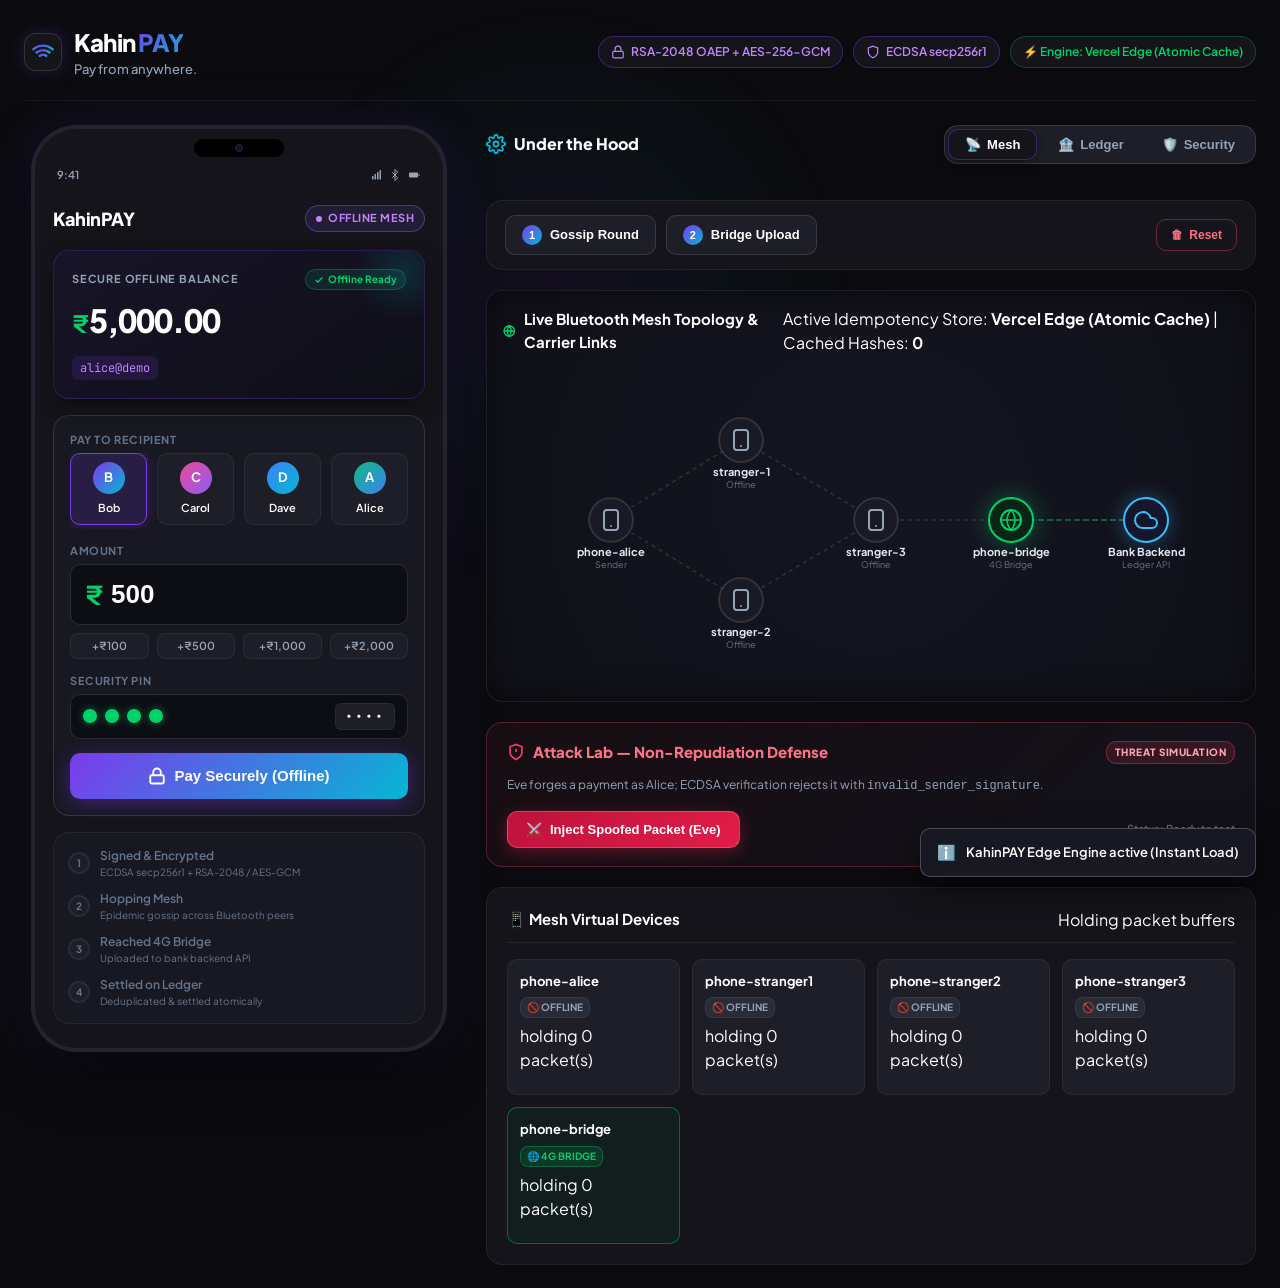
==== index.html @ 975420aa "feat: Dual-mode Vercel Edge simulation and 1-click deployment assets" ====
<!DOCTYPE html>
<html xmlns:th="http://www.thymeleaf.org" lang="en">
<head>
    <meta charset="UTF-8">
    <meta name="viewport" content="width=device-width, initial-scale=1.0">
    <title>KahinPAY — Pay from anywhere.</title>

    <!-- Google Fonts: Plus Jakarta Sans & JetBrains Mono -->
    <link rel="preconnect" href="https://fonts.googleapis.com">
    <link rel="preconnect" href="https://fonts.gstatic.com" crossorigin>
    <link href="https://fonts.googleapis.com/css2?family=Plus+Jakarta+Sans:wght@400;500;600;700;800;900&family=JetBrains+Mono:wght@400;500;600;700&display=swap" rel="stylesheet">

    <!-- Design System CSS -->
    <link rel="stylesheet" href="styles.css">
</head>
<body>
<div class="app-wrapper">

    <!-- Top Branding & Architecture Bar -->
    <header class="top-brand-bar">
        <div class="brand-container">
            <div class="brand-logo-icon" aria-hidden="true">
                <!-- Inline SVG mesh signal icon -->
                <svg width="22" height="22" viewBox="0 0 24 24" fill="none" stroke="url(#brandGrad)" stroke-width="2.5" stroke-linecap="round" stroke-linejoin="round">
                    <defs>
                        <linearGradient id="brandGrad" x1="0%" y1="0%" x2="100%" y2="100%">
                            <stop offset="0%" stop-color="#7C3AED"/>
                            <stop offset="100%" stop-color="#06B6D4"/>
                        </linearGradient>
                    </defs>
                    <path d="M5 12.55a11 11 0 0 1 14.08 0"></path>
                    <path d="M1.42 9a16 16 0 0 1 21.16 0"></path>
                    <path d="M8.53 16.11a6 6 0 0 1 6.95 0"></path>
                    <line x1="12" y1="20" x2="12.01" y2="20"></line>
                </svg>
            </div>
            <div>
                <div class="brand-title">
                    <span class="word-kahin">Kahin</span><span class="word-pay">PAY</span>
                </div>
                <div class="brand-tagline">Pay from anywhere.</div>
            </div>
        </div>

        <!-- Spec & Architecture Badges -->
        <div class="spec-badges-bar">
            <div class="spec-chip spec-chip-gradient">
                <svg width="14" height="14" viewBox="0 0 24 24" fill="none" stroke="currentColor" stroke-width="2">
                    <rect x="3" y="11" width="18" height="11" rx="2" ry="2"></rect>
                    <path d="M7 11V7a5 5 0 0 1 10 0v4"></path>
                </svg>
                <span>RSA-2048 OAEP + AES-256-GCM</span>
            </div>
            <div class="spec-chip spec-chip-gradient">
                <svg width="14" height="14" viewBox="0 0 24 24" fill="none" stroke="currentColor" stroke-width="2">
                    <path d="M12 22s8-4 8-10V5l-8-3-8 3v7c0 6 8 10 8 10z"></path>
                </svg>
                <span>ECDSA secp256r1</span>
            </div>
            <div class="spec-chip spec-chip-emerald" id="idempotencyBadge">
                ⚡ Idempotency: In-Memory (ConcurrentHashMap)
            </div>
        </div>
    </header>

    <!-- Main Cockpit (Phone App on Left + Developer Console on Right) -->
    <main class="main-cockpit">

        <!-- ================================================================
             Phone Viewport & Native Fintech Mockup (CRED / Navi Inspired)
             ================================================================ -->
        <section class="phone-viewport" aria-label="KahinPAY Mobile Application">
            <div class="phone-frame">

                <!-- Physical Bezel Notch / Dynamic Island -->
                <div class="phone-notch" aria-hidden="true">
                    <div class="phone-camera-lens"></div>
                </div>

                <div class="phone-screen">

                    <!-- Mobile Status Bar -->
                    <div class="mobile-status-bar" aria-hidden="true">
                        <span>9:41</span>
                        <div class="mobile-status-right">
                            <svg width="12" height="12" viewBox="0 0 24 24" fill="currentColor">
                                <rect x="2" y="14" width="3" height="7" rx="1"></rect>
                                <rect x="7" y="10" width="3" height="11" rx="1"></rect>
                                <rect x="12" y="6" width="3" height="15" rx="1"></rect>
                                <rect x="17" y="2" width="3" height="19" rx="1"></rect>
                            </svg>
                            <svg width="12" height="12" viewBox="0 0 24 24" fill="none" stroke="currentColor" stroke-width="2">
                                <polyline points="6.5 6.5 17.5 17.5 12 23 12 1 17.5 6.5 6.5 17.5"></polyline>
                            </svg>
                            <svg width="14" height="12" viewBox="0 0 24 24" fill="currentColor">
                                <rect x="2" y="7" width="18" height="10" rx="2"></rect>
                                <rect x="21" y="10" width="2" height="4" rx="1"></rect>
                            </svg>
                        </div>
                    </div>

                    <!-- App Top Nav -->
                    <div class="app-top-nav">
                        <div class="app-brand">
                            <span class="word-kahin">Kahin</span><span class="word-pay">PAY</span>
                        </div>
                        <div class="connectivity-pill" id="phoneConnPill">
                            <span class="pulsing-dot"></span>
                            <span>Offline Mesh</span>
                        </div>
                    </div>

                    <!-- 1. Hero Balance Card (Navi UPI / CRED Style) -->
                    <div class="balance-card-hero">
                        <div class="balance-label-row">
                            <span class="balance-label">SECURE OFFLINE BALANCE</span>
                            <span class="offline-ready-badge">
                                <svg width="10" height="10" viewBox="0 0 24 24" fill="none" stroke="currentColor" stroke-width="3">
                                    <polyline points="20 6 9 17 4 12"></polyline>
                                </svg>
                                Offline Ready
                            </span>
                        </div>
                        <div class="balance-amount-display">
                            <span class="currency-symbol">₹</span>
                            <span id="heroBalanceDisplay">5,000.00</span>
                        </div>
                        <div>
                            <span class="account-vpa-pill" id="heroSenderVpa">alice@demo</span>
                        </div>
                    </div>

                    <!-- 2. Pay Card (Replaces Step 1 with Premium Fintech UI) -->
                    <div class="pay-card-container">
                        <div>
                            <div class="card-section-label">PAY TO RECIPIENT</div>
                            <!-- Avatar Selector Chips -->
                            <div class="avatar-chips-row" role="radiogroup" aria-label="Select Receiver">
                                <div class="avatar-chip active" onclick="selectReceiver('bob@demo', this)">
                                    <div class="avatar-bubble">B</div>
                                    <span class="avatar-name">Bob</span>
                                </div>
                                <div class="avatar-chip" onclick="selectReceiver('carol@demo', this)">
                                    <div class="avatar-bubble" style="background: linear-gradient(135deg, #EC4899 0%, #8B5CF6 100%);">C</div>
                                    <span class="avatar-name">Carol</span>
                                </div>
                                <div class="avatar-chip" onclick="selectReceiver('dave@demo', this)">
                                    <div class="avatar-bubble" style="background: linear-gradient(135deg, #3B82F6 0%, #06B6D4 100%);">D</div>
                                    <span class="avatar-name">Dave</span>
                                </div>
                                <div class="avatar-chip" onclick="selectReceiver('alice@demo', this)">
                                    <div class="avatar-bubble" style="background: linear-gradient(135deg, #10B981 0%, #3B82F6 100%);">A</div>
                                    <span class="avatar-name">Alice</span>
                                </div>
                            </div>
                        </div>

                        <!-- Preserved underlying selects for complete backward compatibility -->
                        <select id="senderVpa" class="hidden-sync-select">
                            <option value="alice@demo" selected>alice@demo</option>
                            <option value="bob@demo">bob@demo</option>
                            <option value="carol@demo">carol@demo</option>
                        </select>
                        <select id="receiverVpa" class="hidden-sync-select">
                            <option value="bob@demo" selected>bob@demo</option>
                            <option value="carol@demo">carol@demo</option>
                            <option value="dave@demo">dave@demo</option>
                            <option value="alice@demo">alice@demo</option>
                        </select>

                        <!-- Amount Input -->
                        <div>
                            <div class="card-section-label">AMOUNT</div>
                            <div class="amount-input-box">
                                <span class="amount-symbol">₹</span>
                                <input type="number" id="amount" value="500" class="large-amount-input" aria-label="Amount in Rupees">
                            </div>
                            <!-- Quick amount pills -->
                            <div class="quick-amounts" style="margin-top: 8px;">
                                <div class="quick-chip" onclick="setQuickAmount(100)">+₹100</div>
                                <div class="quick-chip" onclick="setQuickAmount(500)">+₹500</div>
                                <div class="quick-chip" onclick="setQuickAmount(1000)">+₹1,000</div>
                                <div class="quick-chip" onclick="setQuickAmount(2000)">+₹2,000</div>
                            </div>
                        </div>

                        <!-- UPI PIN Input (Dot Style) -->
                        <div>
                            <div class="card-section-label">SECURITY PIN</div>
                            <div class="pin-section">
                                <div class="pin-dots-container" aria-hidden="true">
                                    <div class="pin-dot filled" id="pinDot1"></div>
                                    <div class="pin-dot filled" id="pinDot2"></div>
                                    <div class="pin-dot filled" id="pinDot3"></div>
                                    <div class="pin-dot filled" id="pinDot4"></div>
                                </div>
                                <input type="password" id="pin" value="1234" maxlength="4" class="underlying-pin-input" aria-label="4 digit UPI PIN">
                            </div>
                        </div>

                        <!-- Full-width Gradient Pay Button -->
                        <button id="payButton" class="btn-pay-gradient" onclick="sendPacket()">
                            <svg width="18" height="18" viewBox="0 0 24 24" fill="none" stroke="currentColor" stroke-width="2.5">
                                <rect x="3" y="11" width="18" height="11" rx="2" ry="2"></rect>
                                <path d="M7 11V7a5 5 0 0 1 10 0v4"></path>
                            </svg>
                            <span>Pay Securely (Offline)</span>
                        </button>
                    </div>

                    <!-- 3. Payment Status Timeline (Step 1-4 Lighting Up) -->
                    <div class="timeline-card" aria-label="Payment Hop Progression">
                        <div class="timeline-steps">
                            <div class="timeline-step" id="timelineStep1">
                                <div class="step-marker">1</div>
                                <div class="step-details">
                                    <span class="step-title">Signed & Encrypted</span>
                                    <span class="step-subtext">ECDSA secp256r1 + RSA-2048 / AES-GCM</span>
                                </div>
                            </div>
                            <div class="timeline-step" id="timelineStep2">
                                <div class="step-marker">2</div>
                                <div class="step-details">
                                    <span class="step-title">Hopping Mesh</span>
                                    <span class="step-subtext">Epidemic gossip across Bluetooth peers</span>
                                </div>
                            </div>
                            <div class="timeline-step" id="timelineStep3">
                                <div class="step-marker">3</div>
                                <div class="step-details">
                                    <span class="step-title">Reached 4G Bridge</span>
                                    <span class="step-subtext">Uploaded to bank backend API</span>
                                </div>
                            </div>
                            <div class="timeline-step" id="timelineStep4">
                                <div class="step-marker">4</div>
                                <div class="step-details">
                                    <span class="step-title">Settled on Ledger</span>
                                    <span class="step-subtext">Deduplicated & settled atomically</span>
                                </div>
                            </div>
                        </div>
                    </div>

                    <!-- 4. Result Bottom Sheet (Navi UPI Style Modal) -->
                    <div class="bottom-sheet-overlay" id="bottomSheetOverlay">
                        <div class="bottom-sheet-content">
                            <div class="result-icon-circle" id="sheetIconCircle">
                                <svg width="28" height="28" viewBox="0 0 24 24" fill="none" stroke="#00D26A" stroke-width="3" stroke-linecap="round" stroke-linejoin="round">
                                    <polyline points="20 6 9 17 4 12"></polyline>
                                </svg>
                            </div>
                            <div class="result-status-title" id="sheetTitle">Payment Settled Offline</div>
                            <div class="result-amount" id="sheetAmount">₹500.00</div>
                            <div class="result-badge" id="sheetBadge">Verified via Mesh Bridge</div>
                            <div class="result-meta-row" id="sheetMeta"></div>
                            <button class="btn-dismiss-sheet" onclick="closeResultSheet()">Done</button>
                        </div>
                    </div>

                </div>
            </div>
        </section>

        <!-- ================================================================
             Developer Console & Mesh Controls (Pass 2)
             Segmented Tabs: [Mesh] [Ledger] [Security]
             ================================================================ -->
        <section class="dev-cockpit" aria-label="Developer Orchestration Console">

            <!-- Console Header with Segmented Tabs -->
            <div class="console-header-row">
                <div class="console-title-group">
                    <svg width="20" height="20" viewBox="0 0 24 24" fill="none" stroke="#06B6D4" stroke-width="2.2">
                        <circle cx="12" cy="12" r="3"></circle>
                        <path d="M19.4 15a1.65 1.65 0 0 0 .33 1.82l.06.06a2 2 0 0 1 0 2.83 2 2 0 0 1-2.83 0l-.06-.06a1.65 1.65 0 0 0-1.82-.33 1.65 1.65 0 0 0-1 1.51V21a2 2 0 0 1-2 2 2 2 0 0 1-2-2v-.09A1.65 1.65 0 0 0 9 19.4a1.65 1.65 0 0 0-1.82.33l-.06.06a2 2 0 0 1-2.83 0 2 2 0 0 1 0-2.83l.06-.06a1.65 1.65 0 0 0 .33-1.82 1.65 1.65 0 0 0-1.51-1H3a2 2 0 0 1-2-2 2 2 0 0 1 2-2h.09A1.65 1.65 0 0 0 4.6 9a1.65 1.65 0 0 0-.33-1.82l-.06-.06a2 2 0 0 1 0-2.83 2 2 0 0 1 2.83 0l.06.06a1.65 1.65 0 0 0 1.82.33H9a1.65 1.65 0 0 0 1-1.51V3a2 2 0 0 1 2-2 2 2 0 0 1 2 2v.09a1.65 1.65 0 0 0 1 1.51 1.65 1.65 0 0 0 1.82-.33l.06-.06a2 2 0 0 1 2.83 0 2 2 0 0 1 0 2.83l-.06.06a1.65 1.65 0 0 0-.33 1.82V9a1.65 1.65 0 0 0 1.51 1H21a2 2 0 0 1 2 2 2 2 0 0 1-2 2h-.09a1.65 1.65 0 0 0-1.51 1z"></path>
                    </svg>
                    <span style="font-size: 16px; font-weight: 800; color: #FFFFFF;">Under the Hood</span>
                </div>

                <!-- Tab Buttons -->
                <div class="console-tabs" role="tablist" aria-label="Console Views">
                    <button class="tab-btn active" role="tab" aria-selected="true" data-tab="mesh" onclick="switchConsoleTab('mesh')">
                        <span>📡</span>
                        <span>Mesh</span>
                    </button>
                    <button class="tab-btn" role="tab" aria-selected="false" data-tab="ledger" onclick="switchConsoleTab('ledger')">
                        <span>🏦</span>
                        <span>Ledger</span>
                    </button>
                    <button class="tab-btn" role="tab" aria-selected="false" data-tab="security" onclick="switchConsoleTab('security')">
                        <span>🛡️</span>
                        <span>Security</span>
                    </button>
                </div>
            </div>

            <!-- ============================================================
                 TAB 1: MESH TAB
                 ============================================================ -->
            <div class="tab-panel active" id="tab-mesh" role="tabpanel">

                <!-- 1. Numbered Action Bar -->
                <div class="mesh-actions-bar">
                    <div class="mesh-actions-left">
                        <button class="btn-action-step" onclick="gossip()">
                            <span class="step-badge">1</span>
                            <span>Gossip Round</span>
                        </button>
                        <button class="btn-action-step" onclick="flushBridges()">
                            <span class="step-badge">2</span>
                            <span>Bridge Upload</span>
                        </button>
                    </div>
                    <div>
                        <button class="btn-action-reset" onclick="resetMesh()" title="Clear all packets and idempotency cache">
                            <span>🗑</span>
                            <span>Reset</span>
                        </button>
                    </div>
                </div>

                <!-- 2. Interactive SVG Mesh Topology Graph -->
                <div class="mesh-graph-card">
                    <div class="dev-card-header" style="border-bottom:none; margin-bottom: 0;">
                        <span class="dev-card-title">
                            <svg width="16" height="16" viewBox="0 0 24 24" fill="none" stroke="#00D26A" stroke-width="2.5">
                                <circle cx="12" cy="12" r="10"></circle>
                                <path d="M2 12h20M12 2a15.3 15.3 0 0 1 4 10 15.3 15.3 0 0 1-4 10 15.3 15.3 0 0 1-4-10 15.3 15.3 0 0 1 4-10z"></path>
                            </svg>
                            Live Bluetooth Mesh Topology & Carrier Links
                        </span>
                        <span class="small" id="cacheInfo">Loading engine...</span>
                    </div>

                    <div class="mesh-svg-container">
                        <svg id="meshSvg" viewBox="0 0 680 320" xmlns="http://www.w3.org/2000/svg">
                            <!-- Dynamically generated by app.js renderMeshGraph() -->
                        </svg>
                    </div>
                </div>

                <!-- 3. Attack Lab -->
                <div class="attack-lab-card">
                    <div class="attack-lab-header">
                        <div class="attack-lab-title">
                            <svg width="18" height="18" viewBox="0 0 24 24" fill="none" stroke="#F43F5E" stroke-width="2.2">
                                <path d="M12 22s8-4 8-10V5l-8-3-8 3v7c0 6 8 10 8 10z"></path>
                                <line x1="12" y1="8" x2="12" y2="12"></line>
                                <line x1="12" y1="16" x2="12.01" y2="16"></line>
                            </svg>
                            <span>Attack Lab — Non-Repudiation Defense</span>
                        </div>
                        <span class="attack-lab-badge">Threat Simulation</span>
                    </div>
                    <p class="attack-lab-desc">
                        Eve forges a payment as Alice; ECDSA verification rejects it with <code>invalid_sender_signature</code>.
                    </p>
                    <div class="attack-lab-controls">
                        <button class="btn-attack-spoof" onclick="sendSpoofedPacket()">
                            <span>⚔️</span>
                            <span>Inject Spoofed Packet (Eve)</span>
                        </button>
                        <div id="attackStatusIndicator" class="attack-status-indicator">
                            <span>Status: Ready to test</span>
                        </div>
                    </div>
                </div>

                <!-- 4. Compact Mesh Device Cards -->
                <div class="dev-card">
                    <div class="dev-card-header">
                        <span class="dev-card-title">📱 Mesh Virtual Devices</span>
                        <span class="small">Holding packet buffers</span>
                    </div>
                    <div id="devices"></div>
                </div>

            </div>

            <!-- ============================================================
                 TAB 2: LEDGER TAB
                 ============================================================ -->
            <div class="tab-panel" id="tab-ledger" role="tabpanel">

                <!-- Bank Accounts & Keys -->
                <div class="dev-card">
                    <div class="dev-card-header">
                        <span class="dev-card-title">🏦 Bank Accounts & Public Keys</span>
                        <span class="small">Cryptographic Identities</span>
                    </div>
                    <table id="accounts-table">
                        <thead>
                            <tr>
                                <th>VPA</th>
                                <th>Account Holder</th>
                                <th>Ledger Balance</th>
                                <th>Registered Public Key (ECDSA)</th>
                            </tr>
                        </thead>
                        <tbody></tbody>
                    </table>
                </div>

                <!-- Transaction Ledger -->
                <div class="dev-card">
                    <div class="dev-card-header">
                        <span class="dev-card-title">📜 Immutable Transaction Ledger</span>
                        <span class="small">Settled via Bridge Relays</span>
                    </div>
                    <table id="tx-table">
                        <thead>
                            <tr>
                                <th>ID</th>
                                <th>From</th>
                                <th>To</th>
                                <th>Amount</th>
                                <th>Status</th>
                                <th>Bridge Node</th>
                                <th>Hops</th>
                                <th>Settled At</th>
                            </tr>
                        </thead>
                        <tbody></tbody>
                    </table>
                </div>

                <!-- Ingestion Telemetry Activity Log -->
                <div class="dev-card">
                    <div class="dev-card-header">
                        <span class="dev-card-title">🪵 Live Ingestion Telemetry</span>
                        <span class="small">Audit Log</span>
                    </div>
                    <div id="log"></div>
                </div>

            </div>

            <!-- ============================================================
                 TAB 3: SECURITY TAB
                 ============================================================ -->
            <div class="tab-panel" id="tab-security" role="tabpanel">

                <div class="security-grid">

                    <!-- Feature Card 1 -->
                    <div class="security-feature-card">
                        <div class="security-card-header">
                            <div class="security-icon-box">
                                <svg width="20" height="20" viewBox="0 0 24 24" fill="none" stroke="#7C3AED" stroke-width="2">
                                    <rect x="3" y="11" width="18" height="11" rx="2" ry="2"></rect>
                                    <path d="M7 11V7a5 5 0 0 1 10 0v4"></path>
                                </svg>
                            </div>
                            <span class="security-card-title">Hybrid Cryptography</span>
                        </div>
                        <div class="security-spec-tag">RSA-2048 OAEP + AES-256-GCM</div>
                        <p class="security-card-desc">
                            End-to-end payload confidentiality. Untrusted intermediary mesh devices cannot read or modify payment data.
                        </p>
                    </div>

                    <!-- Feature Card 2 -->
                    <div class="security-feature-card">
                        <div class="security-card-header">
                            <div class="security-icon-box">
                                <svg width="20" height="20" viewBox="0 0 24 24" fill="none" stroke="#00D26A" stroke-width="2">
                                    <path d="M12 22s8-4 8-10V5l-8-3-8 3v7c0 6 8 10 8 10z"></path>
                                    <polyline points="9 12 11 14 15 10"></polyline>
                                </svg>
                            </div>
                            <span class="security-card-title">Sender Authenticity</span>
                        </div>
                        <div class="security-spec-tag">ECDSA NIST P-256 (secp256r1)</div>
                        <p class="security-card-desc">
                            Non-repudiation guarantee. Sender signs canonical payload with device private key; bank verifies before debit.
                        </p>
                    </div>

                    <!-- Feature Card 3 -->
                    <div class="security-feature-card">
                        <div class="security-card-header">
                            <div class="security-icon-box">
                                <svg width="20" height="20" viewBox="0 0 24 24" fill="none" stroke="#06B6D4" stroke-width="2">
                                    <polygon points="13 2 3 14 12 14 11 22 21 10 12 10 13 2"></polygon>
                                </svg>
                            </div>
                            <span class="security-card-title">Atomic Idempotency Engine</span>
                        </div>
                        <div class="security-spec-tag">ConcurrentHashMap / Redis SETNX</div>
                        <p class="security-card-desc">
                            Exactly-once settlement. SHA-256 ciphertext hash claim deduplicates simultaneous bridge uploads before decryption.
                        </p>
                    </div>

                    <!-- Feature Card 4 -->
                    <div class="security-feature-card">
                        <div class="security-card-header">
                            <div class="security-icon-box">
                                <svg width="20" height="20" viewBox="0 0 24 24" fill="none" stroke="#F59E0B" stroke-width="2">
                                    <circle cx="12" cy="12" r="10"></circle>
                                    <polyline points="12 6 12 12 16 14"></polyline>
                                </svg>
                            </div>
                            <span class="security-card-title">Replay Attack Protection</span>
                        </div>
                        <div class="security-spec-tag">24-Hour Validity Window + UUID Nonce</div>
                        <p class="security-card-desc">
                            Server rejects stale or future-dated packets. Dynamic UUID nonces ensure repeat payments are unique.
                        </p>
                    </div>

                </div>

            </div>

        </section>

    </main>

    <!-- Toast Notification Container -->
    <div id="toast-container" aria-live="polite"></div>

</div>

<!-- Client App Script -->
<script src="app.js"></script>
</body>
</html>
---- styles.css ----
/* ==========================================================================
   KahinPAY — Design System Tokens & Styles
   Inspired by Navi UPI & CRED: Premium Dark Fintech Theme
   ========================================================================== */

:root {
    /* Color Palette */
    --bg-base: #0B0B0F;
    --bg-elevated: #101017;
    --bg-card: #14141A;
    --bg-card-hover: #1A1A24;
    --bg-card-subtle: #181822;
    --bg-surface: #1E1E28;
    --bg-input: #0D0D14;

    /* Borders */
    --border-subtle: rgba(255, 255, 255, 0.06);
    --border-medium: rgba(255, 255, 255, 0.12);
    --border-highlight: rgba(255, 255, 255, 0.22);
    --border-focus: #7C3AED;

    /* Typography Colors */
    --text-primary: #FFFFFF;
    --text-secondary: #94A3B8;
    --text-muted: #64748B;
    --text-dim: #475569;

    /* Accents & Signals */
    --accent-violet: #7C3AED;
    --accent-cyan: #06B6D4;
    --accent-gradient: linear-gradient(135deg, #7C3AED 0%, #06B6D4 100%);
    --accent-gradient-hover: linear-gradient(135deg, #8B5CF6 0%, #22D3EE 100%);
    
    --navi-green: #00D26A;
    --success: #10B981;
    --success-bg: rgba(16, 185, 129, 0.12);
    --success-border: rgba(16, 185, 129, 0.3);
    
    --warning: #F59E0B;
    --warning-bg: rgba(245, 158, 11, 0.12);
    --warning-border: rgba(245, 158, 11, 0.3);

    --danger: #F43F5E;
    --danger-bg: rgba(244, 63, 94, 0.12);
    --danger-border: rgba(244, 63, 94, 0.3);

    --mesh-offline: #8B5CF6;
    --mesh-offline-bg: rgba(139, 92, 246, 0.12);

    /* Radii */
    --radius-xs: 6px;
    --radius-sm: 10px;
    --radius-md: 16px;
    --radius-lg: 22px;
    --radius-xl: 32px;
    --radius-phone: 46px;

    /* Shadows */
    --shadow-soft: 0 4px 20px -2px rgba(0, 0, 0, 0.5);
    --shadow-phone: 0 25px 60px -15px rgba(0, 0, 0, 0.8), 0 0 50px rgba(124, 58, 237, 0.15);
    --shadow-glow: 0 0 24px rgba(6, 182, 212, 0.3);

    /* Transitions */
    --transition-fast: 0.15s cubic-bezier(0.4, 0, 0.2, 1);
    --transition-smooth: 0.25s cubic-bezier(0.4, 0, 0.2, 1);
    --transition-spring: 0.4s cubic-bezier(0.175, 0.885, 0.32, 1.275);
}

/* Base Reset & Box Sizing */
* {
    box-sizing: border-box;
    margin: 0;
    padding: 0;
}

body {
    font-family: 'Plus Jakarta Sans', -apple-system, BlinkMacSystemFont, 'Segoe UI', Roboto, sans-serif;
    background-color: var(--bg-base);
    color: var(--text-primary);
    line-height: 1.5;
    padding: 24px;
    min-height: 100vh;
    -webkit-font-smoothing: antialiased;
    -moz-osx-font-smoothing: grayscale;
}

/* Background Atmosphere */
body::before {
    content: '';
    position: fixed;
    top: 0;
    left: 20%;
    width: 600px;
    height: 600px;
    background: radial-gradient(circle, rgba(124, 58, 237, 0.08) 0%, rgba(6, 182, 212, 0.03) 40%, transparent 70%);
    pointer-events: none;
    z-index: 0;
}

.app-wrapper {
    position: relative;
    z-index: 1;
    max-width: 1400px;
    margin: 0 auto;
}

/* ==========================================================================
   Header & Wordmark
   ========================================================================== */

.top-brand-bar {
    display: flex;
    justify-content: space-between;
    align-items: center;
    padding-bottom: 20px;
    margin-bottom: 24px;
    border-bottom: 1px solid var(--border-subtle);
}

.brand-container {
    display: flex;
    align-items: center;
    gap: 12px;
}

.brand-logo-icon {
    width: 38px;
    height: 38px;
    border-radius: 12px;
    background: var(--bg-card);
    border: 1px solid var(--border-medium);
    display: flex;
    align-items: center;
    justify-content: center;
    box-shadow: 0 0 16px rgba(124, 58, 237, 0.25);
}

.brand-title {
    font-size: 24px;
    font-weight: 800;
    letter-spacing: -0.5px;
    display: flex;
    align-items: baseline;
    gap: 2px;
}

.brand-title .word-kahin {
    color: #FFFFFF;
}

.brand-title .word-pay {
    background: var(--accent-gradient);
    -webkit-background-clip: text;
    -webkit-text-fill-color: transparent;
    font-weight: 900;
}

.brand-tagline {
    font-size: 13px;
    color: var(--text-secondary);
    font-weight: 500;
}

/* System Spec Badges Bar */
.spec-badges-bar {
    display: flex;
    flex-wrap: wrap;
    gap: 10px;
    align-items: center;
}

.spec-chip {
    font-size: 12px;
    font-weight: 600;
    padding: 6px 12px;
    border-radius: 20px;
    background: var(--bg-card);
    border: 1px solid var(--border-subtle);
    display: inline-flex;
    align-items: center;
    gap: 6px;
    color: var(--text-secondary);
}

.spec-chip-gradient {
    border-color: rgba(124, 58, 237, 0.4);
    color: #C084FC;
}

.spec-chip-emerald {
    border-color: var(--success-border);
    color: var(--navi-green);
}

/* ==========================================================================
   Two-Column Main Cockpit (Phone App + Dev Console)
   ========================================================================== */

.main-cockpit {
    display: grid;
    grid-template-columns: 430px 1fr;
    gap: 32px;
    align-items: start;
}

@media (max-width: 1080px) {
    .main-cockpit {
        grid-template-columns: 1fr;
    }
}

/* ==========================================================================
   Phone Device Frame (Navi UPI / CRED Inspired)
   ========================================================================== */

.phone-viewport {
    display: flex;
    justify-content: center;
}

.phone-frame {
    width: 100%;
    max-width: 416px;
    min-height: 760px;
    background: var(--bg-card);
    border: 4px solid #23232F;
    border-radius: var(--radius-phone);
    box-shadow: var(--shadow-phone);
    position: relative;
    overflow: hidden;
    display: flex;
    flex-direction: column;
}

/* Phone Bezel & Camera Notch */
.phone-notch {
    position: absolute;
    top: 10px;
    left: 50%;
    transform: translateX(-50%);
    width: 90px;
    height: 18px;
    background: #000000;
    border-radius: 12px;
    z-index: 50;
    display: flex;
    align-items: center;
    justify-content: center;
}

.phone-camera-lens {
    width: 8px;
    height: 8px;
    border-radius: 50%;
    background: #111424;
    border: 1px solid #1E2338;
}

/* Inside Mobile Screen */
.phone-screen {
    padding: 38px 18px 24px 18px;
    display: flex;
    flex-direction: column;
    gap: 16px;
    height: 100%;
    position: relative;
}

/* Mobile Status Bar */
.mobile-status-bar {
    display: flex;
    justify-content: space-between;
    align-items: center;
    font-size: 11px;
    font-weight: 600;
    color: var(--text-secondary);
    padding: 0 4px 6px 4px;
}

.mobile-status-right {
    display: flex;
    align-items: center;
    gap: 6px;
}

/* In-App Header */
.app-top-nav {
    display: flex;
    justify-content: space-between;
    align-items: center;
    margin-bottom: 2px;
}

.app-brand {
    font-size: 18px;
    font-weight: 800;
    letter-spacing: -0.5px;
}

.connectivity-pill {
    display: inline-flex;
    align-items: center;
    gap: 6px;
    padding: 4px 10px;
    border-radius: 20px;
    font-size: 11px;
    font-weight: 700;
    text-transform: uppercase;
    letter-spacing: 0.5px;
    background: var(--mesh-offline-bg);
    border: 1px solid rgba(139, 92, 246, 0.4);
    color: #C084FC;
    transition: var(--transition-smooth);
}

.connectivity-pill.online {
    background: var(--success-bg);
    border-color: var(--success-border);
    color: var(--navi-green);
}

.pulsing-dot {
    width: 6px;
    height: 6px;
    border-radius: 50%;
    background: currentColor;
    animation: pulse 2s infinite;
}

@keyframes pulse {
    0% { transform: scale(0.95); box-shadow: 0 0 0 0 rgba(192, 132, 252, 0.7); }
    70% { transform: scale(1); box-shadow: 0 0 0 6px rgba(192, 132, 252, 0); }
    100% { transform: scale(0.95); box-shadow: 0 0 0 0 rgba(192, 132, 252, 0); }
}

.connectivity-pill.online .pulsing-dot {
    animation: pulse-green 2s infinite;
}

@keyframes pulse-green {
    0% { transform: scale(0.95); box-shadow: 0 0 0 0 rgba(0, 210, 106, 0.7); }
    70% { transform: scale(1); box-shadow: 0 0 0 6px rgba(0, 210, 106, 0); }
    100% { transform: scale(0.95); box-shadow: 0 0 0 0 rgba(0, 210, 106, 0); }
}

/* ==========================================================================
   Balance Card (Navi UPI Inspired Hero)
   ========================================================================== */

.balance-card-hero {
    background: linear-gradient(145deg, #181428 0%, #0E0F17 100%);
    border: 1px solid rgba(124, 58, 237, 0.25);
    border-radius: var(--radius-md);
    padding: 18px;
    position: relative;
    overflow: hidden;
    box-shadow: 0 8px 24px -6px rgba(0, 0, 0, 0.6);
}

.balance-card-hero::after {
    content: '';
    position: absolute;
    top: -30px;
    right: -30px;
    width: 100px;
    height: 100px;
    background: radial-gradient(circle, rgba(6, 182, 212, 0.15) 0%, transparent 70%);
    pointer-events: none;
}

.balance-label-row {
    display: flex;
    justify-content: space-between;
    align-items: center;
    margin-bottom: 6px;
}

.balance-label {
    font-size: 11px;
    font-weight: 700;
    text-transform: uppercase;
    letter-spacing: 0.8px;
    color: var(--text-secondary);
}

.offline-ready-badge {
    display: inline-flex;
    align-items: center;
    gap: 4px;
    background: rgba(16, 185, 129, 0.12);
    border: 1px solid rgba(16, 185, 129, 0.3);
    color: var(--navi-green);
    padding: 2px 8px;
    border-radius: 12px;
    font-size: 10px;
    font-weight: 700;
}

.balance-amount-display {
    font-size: 32px;
    font-weight: 800;
    font-variant-numeric: tabular-nums;
    letter-spacing: -1px;
    color: #FFFFFF;
    margin: 4px 0 10px 0;
    display: flex;
    align-items: baseline;
    gap: 2px;
}

.balance-amount-display .currency-symbol {
    font-size: 24px;
    font-weight: 700;
    color: var(--navi-green);
}

.account-vpa-pill {
    font-family: 'JetBrains Mono', monospace;
    font-size: 12px;
    color: #C084FC;
    background: rgba(124, 58, 237, 0.15);
    padding: 3px 8px;
    border-radius: 6px;
    display: inline-block;
}

/* ==========================================================================
   Pay Card (Step 1 Replacement)
   ========================================================================== */

.pay-card-container {
    background: var(--bg-card-subtle);
    border: 1px solid var(--border-medium);
    border-radius: var(--radius-md);
    padding: 16px;
    display: flex;
    flex-direction: column;
    gap: 14px;
}

.card-section-label {
    font-size: 11px;
    font-weight: 700;
    text-transform: uppercase;
    letter-spacing: 0.6px;
    color: var(--text-muted);
    margin-bottom: 4px;
}

/* Avatar Chips Selector */
.avatar-chips-row {
    display: flex;
    gap: 10px;
    overflow-x: auto;
    padding-bottom: 4px;
}

.avatar-chip {
    flex: 1;
    min-width: 68px;
    background: var(--bg-surface);
    border: 1px solid var(--border-subtle);
    border-radius: var(--radius-sm);
    padding: 8px 4px;
    display: flex;
    flex-direction: column;
    align-items: center;
    gap: 6px;
    cursor: pointer;
    transition: var(--transition-fast);
}

.avatar-chip:hover {
    background: var(--bg-card-hover);
    border-color: var(--border-highlight);
}

.avatar-chip.active {
    background: rgba(124, 58, 237, 0.16);
    border-color: var(--accent-violet);
    box-shadow: 0 0 12px rgba(124, 58, 237, 0.3);
}

.avatar-bubble {
    width: 32px;
    height: 32px;
    border-radius: 50%;
    display: flex;
    align-items: center;
    justify-content: center;
    font-weight: 700;
    font-size: 13px;
    background: var(--accent-gradient);
    color: white;
}

.avatar-name {
    font-size: 11px;
    font-weight: 600;
    color: var(--text-primary);
}

/* Hidden synced selects to preserve existing IDs */
.hidden-sync-select {
    display: none;
}

/* Big Amount Input */
.amount-input-box {
    background: var(--bg-input);
    border: 1px solid var(--border-medium);
    border-radius: var(--radius-sm);
    padding: 10px 14px;
    display: flex;
    align-items: center;
    gap: 8px;
    transition: var(--transition-fast);
}

.amount-input-box:focus-within {
    border-color: var(--accent-cyan);
    box-shadow: 0 0 12px rgba(6, 182, 212, 0.25);
}

.amount-symbol {
    font-size: 26px;
    font-weight: 700;
    color: var(--navi-green);
}

.large-amount-input {
    background: transparent;
    border: none;
    outline: none;
    font-size: 26px;
    font-weight: 800;
    color: #FFFFFF;
    font-variant-numeric: tabular-nums;
    width: 100%;
}

/* Quick Amount Pills */
.quick-amounts {
    display: flex;
    gap: 8px;
}

.quick-chip {
    flex: 1;
    background: var(--bg-surface);
    border: 1px solid var(--border-subtle);
    border-radius: 8px;
    padding: 4px 6px;
    font-size: 11px;
    font-weight: 600;
    color: var(--text-secondary);
    text-align: center;
    cursor: pointer;
    transition: var(--transition-fast);
}

.quick-chip:hover {
    color: #FFFFFF;
    border-color: var(--border-highlight);
    background: var(--bg-card-hover);
}

/* PIN 4-Dot Input */
.pin-section {
    display: flex;
    align-items: center;
    justify-content: space-between;
    background: var(--bg-input);
    border: 1px solid var(--border-medium);
    border-radius: var(--radius-sm);
    padding: 8px 12px;
}

.pin-label-group {
    display: flex;
    flex-direction: column;
}

.pin-dots-container {
    display: flex;
    gap: 8px;
    align-items: center;
    position: relative;
}

.pin-dot {
    width: 14px;
    height: 14px;
    border-radius: 50%;
    border: 2px solid var(--border-highlight);
    background: transparent;
    transition: var(--transition-fast);
}

.pin-dot.filled {
    background: var(--navi-green);
    border-color: var(--navi-green);
    box-shadow: 0 0 8px rgba(0, 210, 106, 0.5);
}

/* The actual working PIN input */
.underlying-pin-input {
    width: 60px;
    padding: 4px 6px;
    font-family: 'JetBrains Mono', monospace;
    font-size: 13px;
    text-align: center;
    background: var(--bg-surface);
    border: 1px solid var(--border-subtle);
    border-radius: 6px;
    color: #FFFFFF;
    letter-spacing: 2px;
}

/* Primary Pay Button */
.btn-pay-gradient {
    width: 100%;
    background: var(--accent-gradient);
    border: none;
    border-radius: var(--radius-sm);
    padding: 14px;
    font-size: 15px;
    font-weight: 700;
    color: #FFFFFF;
    cursor: pointer;
    display: flex;
    align-items: center;
    justify-content: center;
    gap: 8px;
    box-shadow: 0 4px 20px rgba(124, 58, 237, 0.4);
    transition: var(--transition-smooth);
}

.btn-pay-gradient:hover {
    background: var(--accent-gradient-hover);
    box-shadow: 0 6px 24px rgba(6, 182, 212, 0.45);
    transform: translateY(-1px);
}

.btn-pay-gradient:active {
    transform: scale(0.98);
}

/* ==========================================================================
   Payment Status Timeline (Step 1-4 Visualization)
   ========================================================================== */

.timeline-card {
    background: var(--bg-card-subtle);
    border: 1px solid var(--border-subtle);
    border-radius: var(--radius-md);
    padding: 14px;
}

.timeline-steps {
    display: flex;
    flex-direction: column;
    gap: 10px;
    position: relative;
}

.timeline-step {
    display: flex;
    align-items: center;
    gap: 10px;
    font-size: 12px;
    color: var(--text-muted);
    transition: var(--transition-fast);
}

.timeline-step.active {
    color: #FFFFFF;
}

.timeline-step.completed {
    color: var(--navi-green);
}

.step-marker {
    width: 22px;
    height: 22px;
    border-radius: 50%;
    background: var(--bg-surface);
    border: 2px solid var(--border-subtle);
    display: flex;
    align-items: center;
    justify-content: center;
    font-size: 10px;
    font-weight: 700;
    transition: var(--transition-fast);
}

.timeline-step.active .step-marker {
    border-color: var(--accent-cyan);
    background: rgba(6, 182, 212, 0.2);
    color: var(--accent-cyan);
    box-shadow: 0 0 10px rgba(6, 182, 212, 0.4);
}

.timeline-step.completed .step-marker {
    border-color: var(--navi-green);
    background: var(--navi-green);
    color: #000000;
}

.step-details {
    display: flex;
    flex-direction: column;
}

.step-title {
    font-weight: 600;
}

.step-subtext {
    font-size: 10px;
    color: var(--text-muted);
}

/* ==========================================================================
   Result Bottom Sheet (Navi / CRED Style)
   ========================================================================== */

.bottom-sheet-overlay {
    position: absolute;
    top: 0;
    left: 0;
    width: 100%;
    height: 100%;
    background: rgba(0, 0, 0, 0.75);
    backdrop-filter: blur(4px);
    z-index: 100;
    display: none;
    align-items: flex-end;
    border-radius: var(--radius-phone);
    overflow: hidden;
    animation: fadeIn 0.2s ease forwards;
}

.bottom-sheet-overlay.open {
    display: flex;
}

.bottom-sheet-content {
    width: 100%;
    background: #14141E;
    border-top: 1px solid var(--border-highlight);
    border-radius: 28px 28px 0 0;
    padding: 24px 20px;
    display: flex;
    flex-direction: column;
    align-items: center;
    text-align: center;
    gap: 12px;
    animation: slideUp 0.3s cubic-bezier(0.16, 1, 0.3, 1) forwards;
}

@keyframes fadeIn {
    from { opacity: 0; }
    to { opacity: 1; }
}

@keyframes slideUp {
    from { transform: translateY(100%); }
    to { transform: translateY(0); }
}

.result-icon-circle {
    width: 56px;
    height: 56px;
    border-radius: 50%;
    background: var(--success-bg);
    border: 2px solid var(--navi-green);
    display: flex;
    align-items: center;
    justify-content: center;
    box-shadow: 0 0 20px rgba(0, 210, 106, 0.4);
}

.result-icon-circle.failure {
    background: var(--danger-bg);
    border-color: var(--danger);
    box-shadow: 0 0 20px rgba(244, 63, 94, 0.4);
}

.result-amount {
    font-size: 28px;
    font-weight: 800;
    color: #FFFFFF;
}

.result-status-title {
    font-size: 16px;
    font-weight: 700;
}

.result-badge {
    display: inline-block;
    padding: 4px 10px;
    border-radius: 12px;
    font-size: 11px;
    font-weight: 700;
    background: rgba(16, 185, 129, 0.15);
    border: 1px solid var(--navi-green);
    color: var(--navi-green);
}

.result-meta-row {
    font-size: 11px;
    color: var(--text-secondary);
    display: flex;
    flex-direction: column;
    gap: 4px;
}

.btn-dismiss-sheet {
    margin-top: 8px;
    width: 100%;
    background: var(--bg-surface);
    border: 1px solid var(--border-medium);
    border-radius: var(--radius-sm);
    padding: 10px;
    color: var(--text-primary);
    font-weight: 600;
    font-size: 13px;
    cursor: pointer;
    transition: var(--transition-fast);
}

.btn-dismiss-sheet:hover {
    background: var(--bg-card-hover);
}

/* ==========================================================================
   Console Segmented Tab Bar (Pass 2)
   ========================================================================== */

.console-header-row {
    display: flex;
    justify-content: space-between;
    align-items: center;
    margin-bottom: 16px;
    flex-wrap: wrap;
    gap: 12px;
}

.console-title-group {
    display: flex;
    align-items: center;
    gap: 8px;
}

.console-tabs {
    display: flex;
    background: var(--bg-surface);
    border: 1px solid var(--border-medium);
    border-radius: 14px;
    padding: 3px;
    gap: 4px;
}

.tab-btn {
    background: transparent;
    border: 1px solid transparent;
    border-radius: 10px;
    padding: 7px 16px;
    font-size: 13px;
    font-weight: 700;
    color: var(--text-secondary);
    cursor: pointer;
    transition: var(--transition-fast);
    display: flex;
    align-items: center;
    gap: 6px;
    margin: 0;
}

.tab-btn:hover {
    color: #FFFFFF;
    background: rgba(255, 255, 255, 0.04);
}

.tab-btn.active {
    background: var(--bg-card);
    color: #FFFFFF;
    border-color: rgba(124, 58, 237, 0.4);
    box-shadow: 0 2px 10px rgba(0, 0, 0, 0.4);
}

.tab-btn:focus-visible {
    outline: 2px solid var(--accent-violet);
    outline-offset: 2px;
}

.tab-panel {
    display: none;
    animation: tabFadeIn 0.25s ease forwards;
}

.tab-panel.active {
    display: flex;
    flex-direction: column;
    gap: 20px;
}

@keyframes tabFadeIn {
    from { opacity: 0; transform: translateY(4px); }
    to { opacity: 1; transform: translateY(0); }
}

/* ==========================================================================
   Mesh Action Bar (Numbered Segmented Buttons)
   ========================================================================== */

.mesh-actions-bar {
    display: flex;
    gap: 12px;
    flex-wrap: wrap;
    background: var(--bg-card);
    border: 1px solid var(--border-subtle);
    border-radius: var(--radius-md);
    padding: 14px 18px;
    align-items: center;
    justify-content: space-between;
}

.mesh-actions-left {
    display: flex;
    gap: 10px;
    flex-wrap: wrap;
}

.btn-action-step {
    background: var(--bg-surface);
    border: 1px solid var(--border-medium);
    border-radius: var(--radius-sm);
    padding: 9px 16px;
    font-size: 13px;
    font-weight: 700;
    color: #FFFFFF;
    cursor: pointer;
    display: inline-flex;
    align-items: center;
    gap: 8px;
    transition: var(--transition-fast);
    margin: 0;
}

.btn-action-step:hover {
    background: var(--bg-card-hover);
    border-color: var(--border-highlight);
    transform: translateY(-1px);
}

.btn-action-step .step-badge {
    background: var(--accent-gradient);
    color: white;
    width: 20px;
    height: 20px;
    border-radius: 50%;
    display: flex;
    align-items: center;
    justify-content: center;
    font-size: 11px;
    font-weight: 800;
}

.btn-action-reset {
    background: transparent;
    border: 1px solid rgba(244, 63, 94, 0.4);
    border-radius: var(--radius-sm);
    padding: 8px 14px;
    font-size: 12px;
    font-weight: 700;
    color: #FB7185;
    cursor: pointer;
    transition: var(--transition-fast);
    display: inline-flex;
    align-items: center;
    gap: 6px;
    margin: 0;
}

.btn-action-reset:hover {
    background: var(--danger-bg);
    border-color: var(--danger);
}

/* ==========================================================================
   SVG Mesh Visualization Graph (Pass 2)
   ========================================================================== */

.mesh-graph-card {
    background: radial-gradient(circle at 50% 50%, #151522 0%, #101018 100%);
    border: 1px solid var(--border-subtle);
    border-radius: var(--radius-md);
    padding: 16px;
    position: relative;
    overflow: hidden;
    box-shadow: inset 0 0 30px rgba(0, 0, 0, 0.6);
}

.mesh-svg-container {
    width: 100%;
    min-height: 280px;
    display: flex;
    justify-content: center;
    align-items: center;
}

#meshSvg {
    width: 100%;
    height: auto;
    max-height: 320px;
    display: block;
}

/* Node styles */
.node-circle {
    fill: #1A1A26;
    stroke: var(--border-medium);
    stroke-width: 2;
    transition: all 0.3s ease;
}

.node-group:hover .node-circle {
    stroke: var(--accent-cyan);
    filter: drop-shadow(0 0 8px rgba(6, 182, 212, 0.5));
}

.node-circle.bridge-node {
    fill: #082417;
    stroke: var(--navi-green);
    filter: drop-shadow(0 0 12px rgba(0, 210, 106, 0.4));
}

.node-circle.backend-node {
    fill: #14172C;
    stroke: #38BDF8;
    filter: drop-shadow(0 0 10px rgba(56, 189, 248, 0.35));
}

.mesh-link {
    stroke: rgba(255, 255, 255, 0.12);
    stroke-width: 1.5;
    stroke-dasharray: 4 4;
}

.mesh-link-4g {
    stroke: rgba(0, 210, 106, 0.4);
    stroke-width: 2;
    stroke-dasharray: 6 3;
}

.node-label {
    fill: #E2E8F0;
    font-size: 11px;
    font-weight: 700;
    font-family: 'Plus Jakarta Sans', sans-serif;
    text-anchor: middle;
}

.node-sublabel {
    fill: var(--text-muted);
    font-size: 9px;
    font-family: 'Plus Jakarta Sans', sans-serif;
    text-anchor: middle;
}

.packet-chip-svg {
    fill: #0F172A;
    stroke: #38BDF8;
    stroke-width: 1;
    rx: 4;
}

.packet-text-svg {
    fill: #38BDF8;
    font-size: 9px;
    font-family: 'JetBrains Mono', monospace;
    font-weight: 700;
    text-anchor: middle;
}

/* Animated Gossip Particles */
@keyframes gossipFly {
    0% { offset-distance: 0%; opacity: 0; transform: scale(0.6); }
    20% { opacity: 1; transform: scale(1.2); }
    80% { opacity: 1; transform: scale(1.2); }
    100% { offset-distance: 100%; opacity: 0; transform: scale(0.6); }
}

.gossip-particle {
    fill: #00DFD8;
    filter: drop-shadow(0 0 6px #00DFD8);
}

/* Floating Bridge Outcome Tag */
.bridge-tag-svg {
    font-size: 10px;
    font-weight: 800;
    font-family: 'Plus Jakarta Sans', sans-serif;
    text-anchor: middle;
    animation: tagFloatUp 1.5s ease-out forwards;
}

@keyframes tagFloatUp {
    0% { transform: translateY(0); opacity: 1; }
    80% { transform: translateY(-16px); opacity: 1; }
    100% { transform: translateY(-24px); opacity: 0; }
}

/* ==========================================================================
   Attack Lab (Pass 2)
   ========================================================================== */

.attack-lab-card {
    background: linear-gradient(135deg, rgba(244, 63, 94, 0.06) 0%, rgba(20, 20, 30, 0.8) 100%);
    border: 1px solid rgba(244, 63, 94, 0.3);
    border-radius: var(--radius-md);
    padding: 18px 20px;
    display: flex;
    flex-direction: column;
    gap: 12px;
}

.attack-lab-header {
    display: flex;
    justify-content: space-between;
    align-items: center;
    flex-wrap: wrap;
    gap: 8px;
}

.attack-lab-title {
    font-size: 15px;
    font-weight: 800;
    color: #FB7185;
    display: flex;
    align-items: center;
    gap: 8px;
}

.attack-lab-badge {
    background: rgba(244, 63, 94, 0.15);
    border: 1px solid rgba(244, 63, 94, 0.4);
    color: #FDA4AF;
    font-size: 10px;
    font-weight: 800;
    text-transform: uppercase;
    letter-spacing: 0.5px;
    padding: 3px 8px;
    border-radius: 10px;
}

.attack-lab-desc {
    font-size: 12px;
    color: var(--text-secondary);
    line-height: 1.5;
}

.attack-lab-controls {
    display: flex;
    align-items: center;
    justify-content: space-between;
    flex-wrap: wrap;
    gap: 12px;
    margin-top: 4px;
}

.btn-attack-spoof {
    background: linear-gradient(135deg, #BE123C 0%, #E11D48 100%);
    border: 1px solid rgba(255, 255, 255, 0.2);
    border-radius: var(--radius-sm);
    padding: 10px 18px;
    color: #FFFFFF;
    font-size: 13px;
    font-weight: 700;
    cursor: pointer;
    display: inline-flex;
    align-items: center;
    gap: 8px;
    box-shadow: 0 4px 16px rgba(225, 29, 72, 0.35);
    transition: var(--transition-fast);
    margin: 0;
}

.btn-attack-spoof:hover {
    background: linear-gradient(135deg, #E11D48 0%, #F43F5E 100%);
    box-shadow: 0 6px 20px rgba(244, 63, 94, 0.45);
    transform: translateY(-1px);
}

.btn-attack-spoof:active {
    transform: scale(0.98);
}

.attack-status-indicator {
    font-size: 11px;
    font-weight: 600;
    color: var(--text-muted);
    display: flex;
    align-items: center;
    gap: 6px;
}

/* ==========================================================================
   Security Feature Cards (Security Tab)
   ========================================================================== */

.security-grid {
    display: grid;
    grid-template-columns: repeat(auto-fit, minmax(280px, 1fr));
    gap: 16px;
}

.security-feature-card {
    background: var(--bg-card);
    border: 1px solid var(--border-subtle);
    border-radius: var(--radius-md);
    padding: 18px;
    display: flex;
    flex-direction: column;
    gap: 10px;
    transition: var(--transition-fast);
}

.security-feature-card:hover {
    border-color: var(--border-highlight);
    background: var(--bg-card-hover);
    transform: translateY(-2px);
}

.security-card-header {
    display: flex;
    align-items: center;
    gap: 10px;
}

.security-icon-box {
    width: 36px;
    height: 36px;
    border-radius: 10px;
    display: flex;
    align-items: center;
    justify-content: center;
    background: var(--bg-surface);
    border: 1px solid var(--border-medium);
}

.security-card-title {
    font-size: 14px;
    font-weight: 800;
    color: #FFFFFF;
}

.security-spec-tag {
    font-family: 'JetBrains Mono', monospace;
    font-size: 11px;
    color: #38BDF8;
    background: rgba(56, 189, 248, 0.1);
    padding: 3px 8px;
    border-radius: 6px;
    border: 1px solid rgba(56, 189, 248, 0.25);
    width: fit-content;
}

.security-card-desc {
    font-size: 12px;
    color: var(--text-secondary);
    line-height: 1.5;
}

/* Copy to clipboard button */
.btn-copy-key {
    background: var(--bg-surface);
    border: 1px solid var(--border-subtle);
    border-radius: 4px;
    padding: 2px 6px;
    font-size: 10px;
    color: var(--text-secondary);
    cursor: pointer;
    margin-left: 6px;
    transition: var(--transition-fast);
}

.btn-copy-key:hover {
    color: #FFFFFF;
    background: var(--bg-card-hover);
    border-color: var(--border-highlight);
}

.dev-cockpit {
    display: flex;
    flex-direction: column;
    gap: 20px;
}

.dev-card {
    background: var(--bg-card);
    border: 1px solid var(--border-subtle);
    border-radius: var(--radius-md);
    padding: 20px;
}

.dev-card-header {
    display: flex;
    justify-content: space-between;
    align-items: center;
    margin-bottom: 16px;
    border-bottom: 1px solid var(--border-subtle);
    padding-bottom: 10px;
}

.dev-card-title {
    font-size: 15px;
    font-weight: 700;
    color: #FFFFFF;
    display: flex;
    align-items: center;
    gap: 8px;
}

/* Orchestration Action Buttons */
.orchestration-grid {
    display: grid;
    grid-template-columns: repeat(auto-fit, minmax(180px, 1fr));
    gap: 12px;
    margin-bottom: 16px;
}

.btn-dev {
    background: var(--bg-surface);
    border: 1px solid var(--border-medium);
    border-radius: var(--radius-sm);
    padding: 10px 14px;
    color: #FFFFFF;
    font-size: 13px;
    font-weight: 600;
    cursor: pointer;
    display: flex;
    align-items: center;
    gap: 8px;
    justify-content: center;
    transition: var(--transition-fast);
}

.btn-dev:hover {
    background: var(--bg-card-hover);
    border-color: var(--border-highlight);
    transform: translateY(-1px);
}

.btn-dev:active {
    transform: scale(0.98);
}

.btn-dev.warning-btn {
    border-color: rgba(245, 158, 11, 0.4);
    color: #FBBF24;
}

.btn-dev.warning-btn:hover {
    background: var(--warning-bg);
}

.btn-dev.danger-btn {
    border-color: rgba(244, 63, 94, 0.4);
    color: #FB7185;
}

.btn-dev.danger-btn:hover {
    background: var(--danger-bg);
}

/* Mesh Devices Grid */
#devices {
    display: grid;
    grid-template-columns: repeat(auto-fill, minmax(170px, 1fr));
    gap: 12px;
}

.device {
    background: var(--bg-surface);
    border: 1px solid var(--border-subtle);
    border-radius: var(--radius-sm);
    padding: 12px;
    display: flex;
    flex-direction: column;
    gap: 6px;
    position: relative;
    transition: var(--transition-fast);
}

.device.bridge {
    border-color: rgba(0, 210, 106, 0.4);
    background: rgba(0, 210, 106, 0.05);
}

.device strong {
    font-size: 13px;
    color: #FFFFFF;
}

.badge {
    font-size: 10px;
    font-weight: 700;
    padding: 2px 6px;
    border-radius: 8px;
    display: inline-block;
    width: fit-content;
}

.badge-online {
    background: rgba(0, 210, 106, 0.15);
    color: var(--navi-green);
    border: 1px solid rgba(0, 210, 106, 0.3);
}

.badge-offline {
    background: rgba(148, 163, 184, 0.1);
    color: var(--text-secondary);
    border: 1px solid var(--border-subtle);
}

.packet-id {
    font-family: 'JetBrains Mono', monospace;
    font-size: 10px;
    background: #000000;
    border: 1px solid var(--border-subtle);
    padding: 2px 4px;
    border-radius: 4px;
    color: #38BDF8;
    display: inline-block;
    margin: 2px 2px 0 0;
}

/* Tables */
table {
    width: 100%;
    border-collapse: collapse;
    font-size: 12px;
}

th, td {
    padding: 10px 12px;
    text-align: left;
    border-bottom: 1px solid var(--border-subtle);
}

th {
    color: var(--text-muted);
    font-weight: 700;
    text-transform: uppercase;
    font-size: 10px;
    letter-spacing: 0.5px;
}

td strong {
    color: #FFFFFF;
}

.status-SETTLED {
    color: var(--navi-green);
    font-weight: 700;
}

.status-DUPLICATE_DROPPED {
    color: var(--warning);
    font-weight: 700;
}

.status-REJECTED, .status-INVALID {
    color: var(--danger);
    font-weight: 700;
}

.crypto-key {
    font-family: 'JetBrains Mono', monospace;
    font-size: 11px;
    color: var(--text-muted);
}

/* Terminal Activity Log */
#log {
    background: #07070A;
    border: 1px solid var(--border-subtle);
    border-radius: var(--radius-sm);
    padding: 14px;
    font-family: 'JetBrains Mono', monospace;
    font-size: 11px;
    color: #A7F3D0;
    max-height: 220px;
    overflow-y: auto;
    white-space: pre-wrap;
    line-height: 1.6;
}

/* Toast Notifications Container */
#toast-container {
    position: fixed;
    bottom: 24px;
    right: 24px;
    display: flex;
    flex-direction: column;
    gap: 10px;
    z-index: 9999;
    pointer-events: none;
}

.toast {
    pointer-events: auto;
    background: #181822;
    border: 1px solid var(--border-highlight);
    border-radius: var(--radius-sm);
    padding: 12px 16px;
    color: #FFFFFF;
    font-size: 13px;
    font-weight: 600;
    box-shadow: 0 10px 30px rgba(0, 0, 0, 0.6);
    display: flex;
    align-items: center;
    gap: 10px;
    animation: toastIn 0.3s cubic-bezier(0.16, 1, 0.3, 1) forwards;
}

.toast.toast-success {
    border-color: rgba(16, 185, 129, 0.4);
}

.toast.toast-error {
    border-color: rgba(244, 63, 94, 0.4);
}

@keyframes toastIn {
    from { opacity: 0; transform: translateY(12px) scale(0.96); }
    to { opacity: 1; transform: translateY(0) scale(1); }
}

@keyframes toastOut {
    from { opacity: 1; transform: scale(1); }
    to { opacity: 0; transform: scale(0.9); }
}

/* Reduced Motion Support */
@media (prefers-reduced-motion: reduce) {
    * {
        animation-duration: 0.01ms !important;
        transition-duration: 0.01ms !important;
    }
}
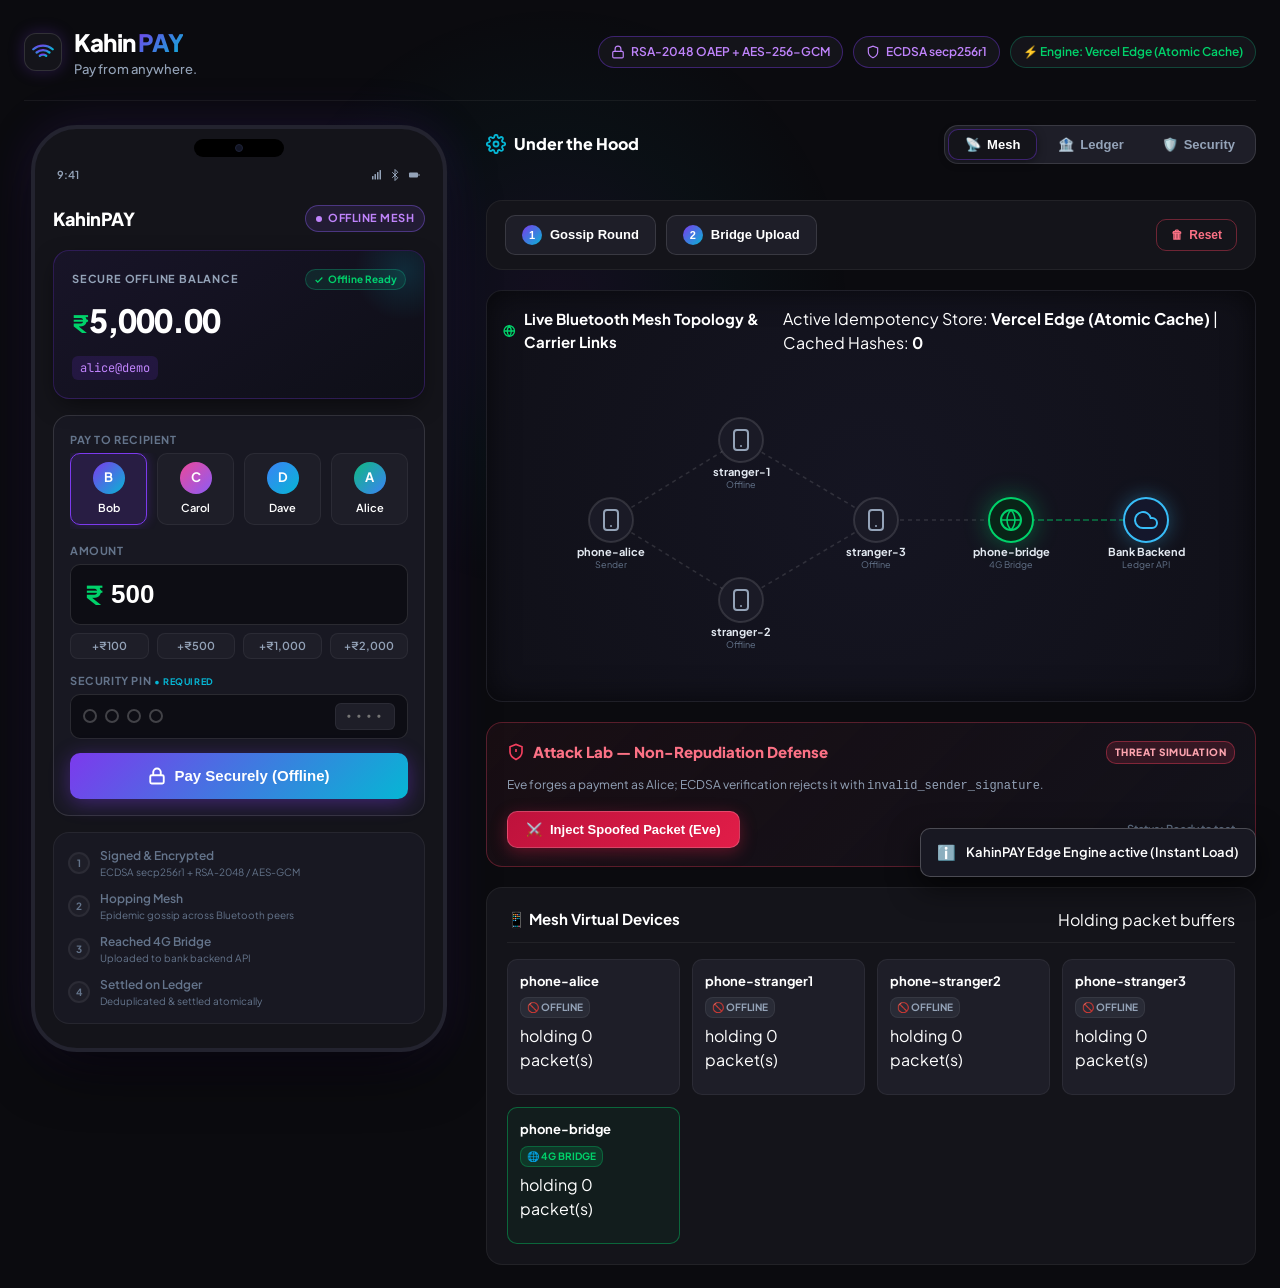
==== commit bcab5a06: "fix: enforce mandatory 4-digit UPI PIN across frontend, edge sim, and backend" ====
--- a/index.html
+++ b/index.html
@@ -186,16 +186,17 @@
 
                         <!-- UPI PIN Input (Dot Style) -->
                         <div>
-                            <div class="card-section-label">SECURITY PIN</div>
-                            <div class="pin-section">
+                            <div class="card-section-label">SECURITY PIN <span class="pin-required-hint">• REQUIRED</span></div>
+                            <div class="pin-section" id="pinSection">
                                 <div class="pin-dots-container" aria-hidden="true">
-                                    <div class="pin-dot filled" id="pinDot1"></div>
-                                    <div class="pin-dot filled" id="pinDot2"></div>
-                                    <div class="pin-dot filled" id="pinDot3"></div>
-                                    <div class="pin-dot filled" id="pinDot4"></div>
-                                </div>
-                                <input type="password" id="pin" value="1234" maxlength="4" class="underlying-pin-input" aria-label="4 digit UPI PIN">
-                            </div>
+                                    <div class="pin-dot" id="pinDot1"></div>
+                                    <div class="pin-dot" id="pinDot2"></div>
+                                    <div class="pin-dot" id="pinDot3"></div>
+                                    <div class="pin-dot" id="pinDot4"></div>
+                                </div>
+                                <input type="password" id="pin" value="" maxlength="4" inputmode="numeric" pattern="[0-9]{4}" placeholder="••••" required class="underlying-pin-input" aria-label="4 digit UPI PIN">
+                            </div>
+                            <div id="pinErrorMsg" class="pin-error-msg" role="alert"></div>
                         </div>
 
                         <!-- Full-width Gradient Pay Button -->
--- a/styles.css
+++ b/styles.css
@@ -574,6 +574,47 @@
     border: 1px solid var(--border-medium);
     border-radius: var(--radius-sm);
     padding: 8px 12px;
+    cursor: text;
+    transition: var(--transition-fast);
+}
+
+.pin-section:focus-within {
+    border-color: var(--accent-cyan);
+    box-shadow: 0 0 12px rgba(6, 182, 212, 0.2);
+}
+
+.pin-section.pin-error {
+    border-color: var(--danger);
+    box-shadow: 0 0 12px rgba(244, 63, 94, 0.35);
+    animation: pinShake 0.35s ease-in-out;
+}
+
+.pin-required-hint {
+    color: var(--accent-cyan);
+    font-size: 9px;
+    font-weight: 700;
+    letter-spacing: 0.6px;
+}
+
+.pin-error-msg {
+    font-size: 11px;
+    font-weight: 600;
+    color: var(--danger);
+    margin-top: 5px;
+    min-height: 15px;
+    display: none;
+}
+
+.pin-error-msg.visible {
+    display: block;
+}
+
+@keyframes pinShake {
+    0%, 100% { transform: translateX(0); }
+    20% { transform: translateX(-5px); }
+    40% { transform: translateX(5px); }
+    60% { transform: translateX(-4px); }
+    80% { transform: translateX(4px); }
 }
 
 .pin-label-group {
